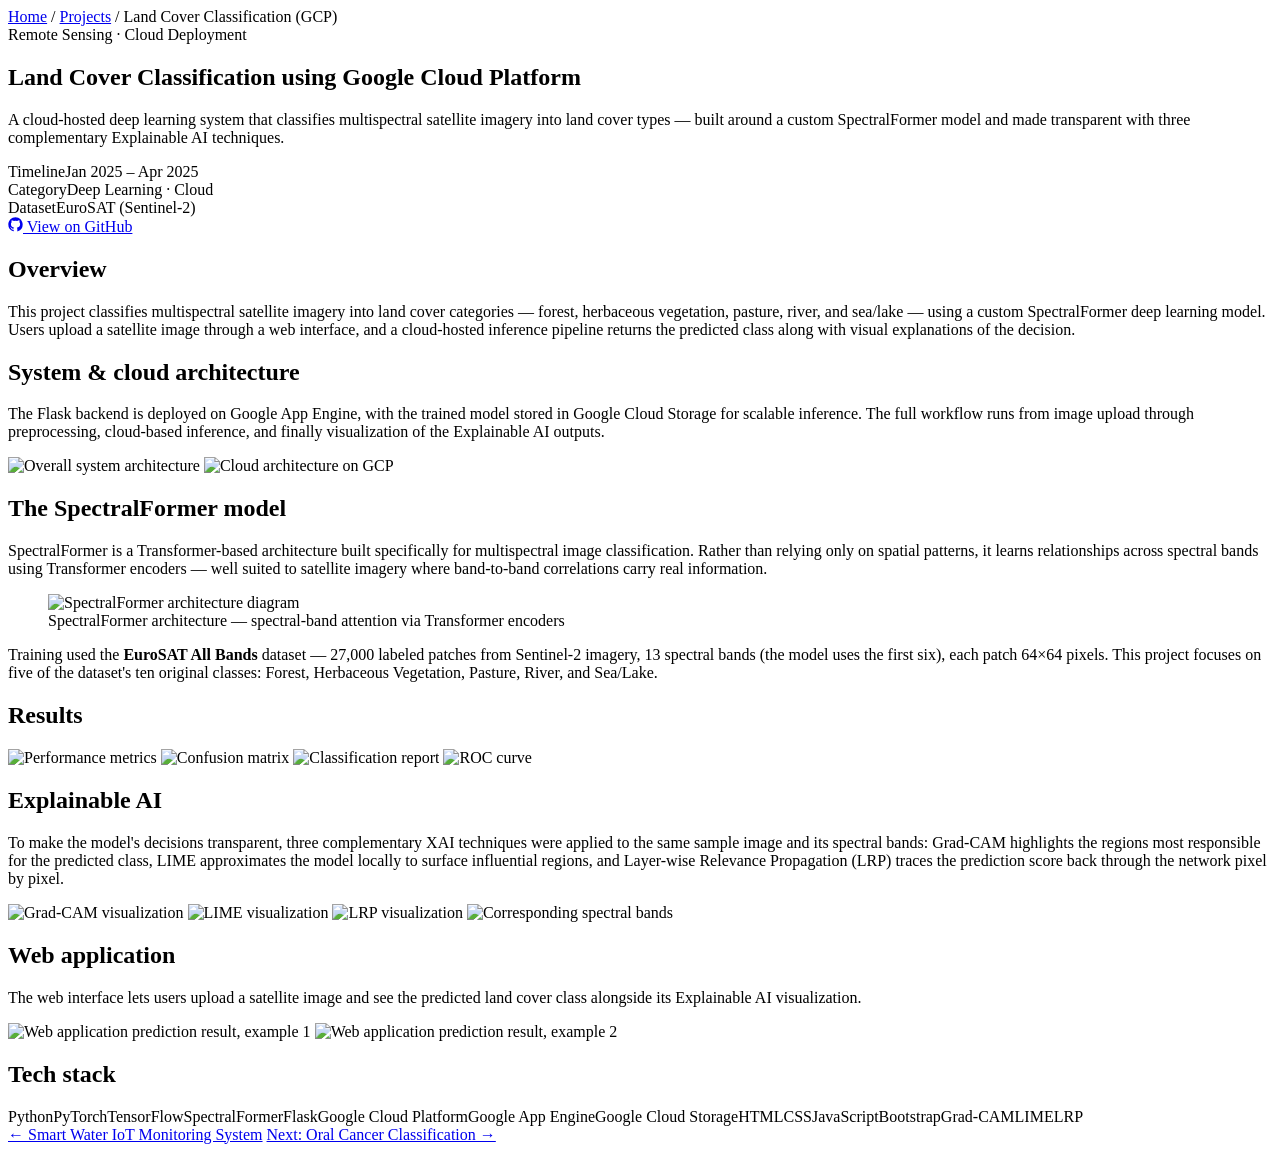
==== projects/land-cover-classification-gcp.html @ 68cd235a "Add files via upload" ====
<!doctype html>
<html lang="en">
  <head>
    <meta charset="UTF-8" />
    <meta name="viewport" content="width=device-width, initial-scale=1.0" />
    <title>Land Cover Classification (GCP) — Dinesh Ram S P</title>
    <meta
      name="description"
      content="A cloud-hosted SpectralFormer deep learning system that classifies multispectral satellite imagery, deployed on Google Cloud Platform with integrated Explainable AI."
    />

    <link rel="preconnect" href="https://fonts.googleapis.com" />
    <link rel="preconnect" href="https://fonts.gstatic.com" crossorigin />
    <link
      href="https://fonts.googleapis.com/css2?family=Space+Grotesk:wght@400;500;600;700&family=Inter:wght@400;500;600&family=JetBrains+Mono:wght@400;500&display=swap"
      rel="stylesheet"
    />
    <link rel="stylesheet" href="../assets/css/style.css" />
  </head>
  <body>
    <div class="ambient-bg" aria-hidden="true">
      <div class="aurora aurora-a"></div>
      <div class="aurora aurora-b"></div>
    </div>

    <div id="navMount"></div>

    <main>
      <section class="proj-hero">
        <div class="wrap">
          <div class="proj-breadcrumb reveal">
            <a href="../index.html" data-home-link>Home</a>
            <span>/</span>
            <a href="../index.html#projects" data-section-link="projects"
              >Projects</a
            >
            <span>/</span>
            <span>Land Cover Classification (GCP)</span>
          </div>

          <span class="proj-tag reveal">Remote Sensing · Cloud Deployment</span>
          <h1 class="proj-title reveal">
            Land Cover Classification using Google Cloud Platform
          </h1>
          <p class="proj-summary reveal">
            A cloud-hosted deep learning system that classifies multispectral
            satellite imagery into land cover types — built around a custom
            SpectralFormer model and made transparent with three complementary
            Explainable AI techniques.
          </p>

          <div class="proj-meta-row reveal">
            <div class="proj-meta-item">
              <span>Timeline</span><span>Jan 2025 – Apr 2025</span>
            </div>
            <div class="proj-meta-item">
              <span>Category</span><span>Deep Learning · Cloud</span>
            </div>
            <div class="proj-meta-item">
              <span>Dataset</span><span>EuroSAT (Sentinel-2)</span>
            </div>
          </div>

          <div class="proj-actions reveal">
            <a
              class="btn btn-github"
              href="https://github.com/Dreamfyre23/Landcover-Classification-Using-GCP"
              target="_blank"
              rel="noopener noreferrer"
            >
              <svg
                width="15"
                height="15"
                viewBox="0 0 24 24"
                fill="currentColor"
              >
                <path
                  d="M12 .5C5.73.5.5 5.73.5 12a11.5 11.5 0 0 0 7.86 10.94c.58.1.79-.25.79-.56v-2.17c-3.2.7-3.88-1.36-3.88-1.36-.52-1.34-1.28-1.7-1.28-1.7-1.04-.71.08-.7.08-.7 1.15.08 1.76 1.18 1.76 1.18 1.03 1.75 2.7 1.25 3.36.96.1-.75.4-1.25.73-1.53-2.55-.29-5.24-1.28-5.24-5.69 0-1.26.45-2.29 1.18-3.09-.12-.29-.51-1.46.11-3.04 0 0 .97-.31 3.18 1.18a11 11 0 0 1 5.79 0c2.2-1.49 3.17-1.18 3.17-1.18.63 1.58.24 2.75.12 3.04.74.8 1.18 1.83 1.18 3.09 0 4.42-2.7 5.39-5.27 5.68.42.36.78 1.07.78 2.17v3.21c0 .31.2.67.8.56A11.5 11.5 0 0 0 23.5 12C23.5 5.73 18.27.5 12 .5Z"
                />
              </svg>
              View on GitHub
            </a>
          </div>
        </div>
      </section>

      <div class="wrap proj-body">
        <section class="proj-section reveal">
          <h2>Overview</h2>
          <p>
            This project classifies multispectral satellite imagery into land
            cover categories — forest, herbaceous vegetation, pasture, river,
            and sea/lake — using a custom SpectralFormer deep learning model.
            Users upload a satellite image through a web interface, and a
            cloud-hosted inference pipeline returns the predicted class along
            with visual explanations of the decision.
          </p>
        </section>

        <section class="proj-section reveal">
          <h2>System &amp; cloud architecture</h2>
          <p>
            The Flask backend is deployed on Google App Engine, with the trained
            model stored in Google Cloud Storage for scalable inference. The
            full workflow runs from image upload through preprocessing,
            cloud-based inference, and finally visualization of the Explainable
            AI outputs.
          </p>
          <div class="proj-gallery">
            <img
              src="https://raw.githubusercontent.com/Dreamfyre23/Landcover-Classification-Using-GCP/main/assets/OverallArchitectureImage.png"
              alt="Overall system architecture"
              loading="lazy"
            />
            <img
              src="https://raw.githubusercontent.com/Dreamfyre23/Landcover-Classification-Using-GCP/main/assets/CloudArchitectureImage.png"
              alt="Cloud architecture on GCP"
              loading="lazy"
            />
          </div>
        </section>

        <section class="proj-section reveal">
          <h2>The SpectralFormer model</h2>
          <p>
            SpectralFormer is a Transformer-based architecture built
            specifically for multispectral image classification. Rather than
            relying only on spatial patterns, it learns relationships across
            spectral bands using Transformer encoders — well suited to satellite
            imagery where band-to-band correlations carry real information.
          </p>
          <figure class="proj-figure">
            <img
              src="https://raw.githubusercontent.com/Dreamfyre23/Landcover-Classification-Using-GCP/main/assets/SpectralFormerArchitecture.png"
              alt="SpectralFormer architecture diagram"
              loading="lazy"
            />
            <figcaption>
              SpectralFormer architecture — spectral-band attention via
              Transformer encoders
            </figcaption>
          </figure>
          <p>
            Training used the <strong>EuroSAT All Bands</strong> dataset —
            27,000 labeled patches from Sentinel-2 imagery, 13 spectral bands
            (the model uses the first six), each patch 64×64 pixels. This
            project focuses on five of the dataset's ten original classes:
            Forest, Herbaceous Vegetation, Pasture, River, and Sea/Lake.
          </p>
        </section>

        <section class="proj-section reveal">
          <h2>Results</h2>
          <div class="proj-gallery">
            <img
              src="https://raw.githubusercontent.com/Dreamfyre23/Landcover-Classification-Using-GCP/main/assets/PerformanceMetrics.png"
              alt="Performance metrics"
              loading="lazy"
            />
            <img
              src="https://raw.githubusercontent.com/Dreamfyre23/Landcover-Classification-Using-GCP/main/assets/ConfusionMatrix.png"
              alt="Confusion matrix"
              loading="lazy"
            />
            <img
              src="https://raw.githubusercontent.com/Dreamfyre23/Landcover-Classification-Using-GCP/main/assets/ClassificationReport.png"
              alt="Classification report"
              loading="lazy"
            />
            <img
              src="https://raw.githubusercontent.com/Dreamfyre23/Landcover-Classification-Using-GCP/main/assets/ROC.png"
              alt="ROC curve"
              loading="lazy"
            />
          </div>
        </section>

        <section class="proj-section reveal">
          <h2>Explainable AI</h2>
          <p>
            To make the model's decisions transparent, three complementary XAI
            techniques were applied to the same sample image and its spectral
            bands: Grad-CAM highlights the regions most responsible for the
            predicted class, LIME approximates the model locally to surface
            influential regions, and Layer-wise Relevance Propagation (LRP)
            traces the prediction score back through the network pixel by pixel.
          </p>
          <div class="proj-gallery">
            <img
              src="https://raw.githubusercontent.com/Dreamfyre23/Landcover-Classification-Using-GCP/main/assets/GradCAM.png"
              alt="Grad-CAM visualization"
              loading="lazy"
            />
            <img
              src="https://raw.githubusercontent.com/Dreamfyre23/Landcover-Classification-Using-GCP/main/assets/LIME.png"
              alt="LIME visualization"
              loading="lazy"
            />
            <img
              src="https://raw.githubusercontent.com/Dreamfyre23/Landcover-Classification-Using-GCP/main/assets/LRP.png"
              alt="LRP visualization"
              loading="lazy"
            />
            <img
              src="https://raw.githubusercontent.com/Dreamfyre23/Landcover-Classification-Using-GCP/main/assets/EuroSATImageBands.png"
              alt="Corresponding spectral bands"
              loading="lazy"
            />
          </div>
        </section>

        <section class="proj-section reveal">
          <h2>Web application</h2>
          <p>
            The web interface lets users upload a satellite image and see the
            predicted land cover class alongside its Explainable AI
            visualization.
          </p>
          <div class="proj-gallery">
            <img
              src="https://raw.githubusercontent.com/Dreamfyre23/Landcover-Classification-Using-GCP/main/assets/UIImage1.jpeg"
              alt="Web application prediction result, example 1"
              loading="lazy"
            />
            <img
              src="https://raw.githubusercontent.com/Dreamfyre23/Landcover-Classification-Using-GCP/main/assets/UIImage2.png"
              alt="Web application prediction result, example 2"
              loading="lazy"
            />
          </div>
        </section>

        <section class="proj-section reveal">
          <h2>Tech stack</h2>
          <div class="stack-row">
            <span class="stack-tag">Python</span
            ><span class="stack-tag">PyTorch</span
            ><span class="stack-tag">TensorFlow</span
            ><span class="stack-tag">SpectralFormer</span
            ><span class="stack-tag">Flask</span
            ><span class="stack-tag">Google Cloud Platform</span
            ><span class="stack-tag">Google App Engine</span
            ><span class="stack-tag">Google Cloud Storage</span
            ><span class="stack-tag">HTML</span
            ><span class="stack-tag">CSS</span
            ><span class="stack-tag">JavaScript</span
            ><span class="stack-tag">Bootstrap</span
            ><span class="stack-tag">Grad-CAM</span
            ><span class="stack-tag">LIME</span
            ><span class="stack-tag">LRP</span>
          </div>
        </section>
      </div>

      <div class="proj-nav-footer reveal">
        <a href="./smart-water-quality-monitoring.html"
          >← Smart Water IoT Monitoring System</a
        >
        <a href="./oral-cancer-classification.html"
          >Next: Oral Cancer Classification →</a
        >
      </div>
    </main>

    <div id="footerMount"></div>

    <script src="../assets/js/main.js"></script>
  </body>
</html>
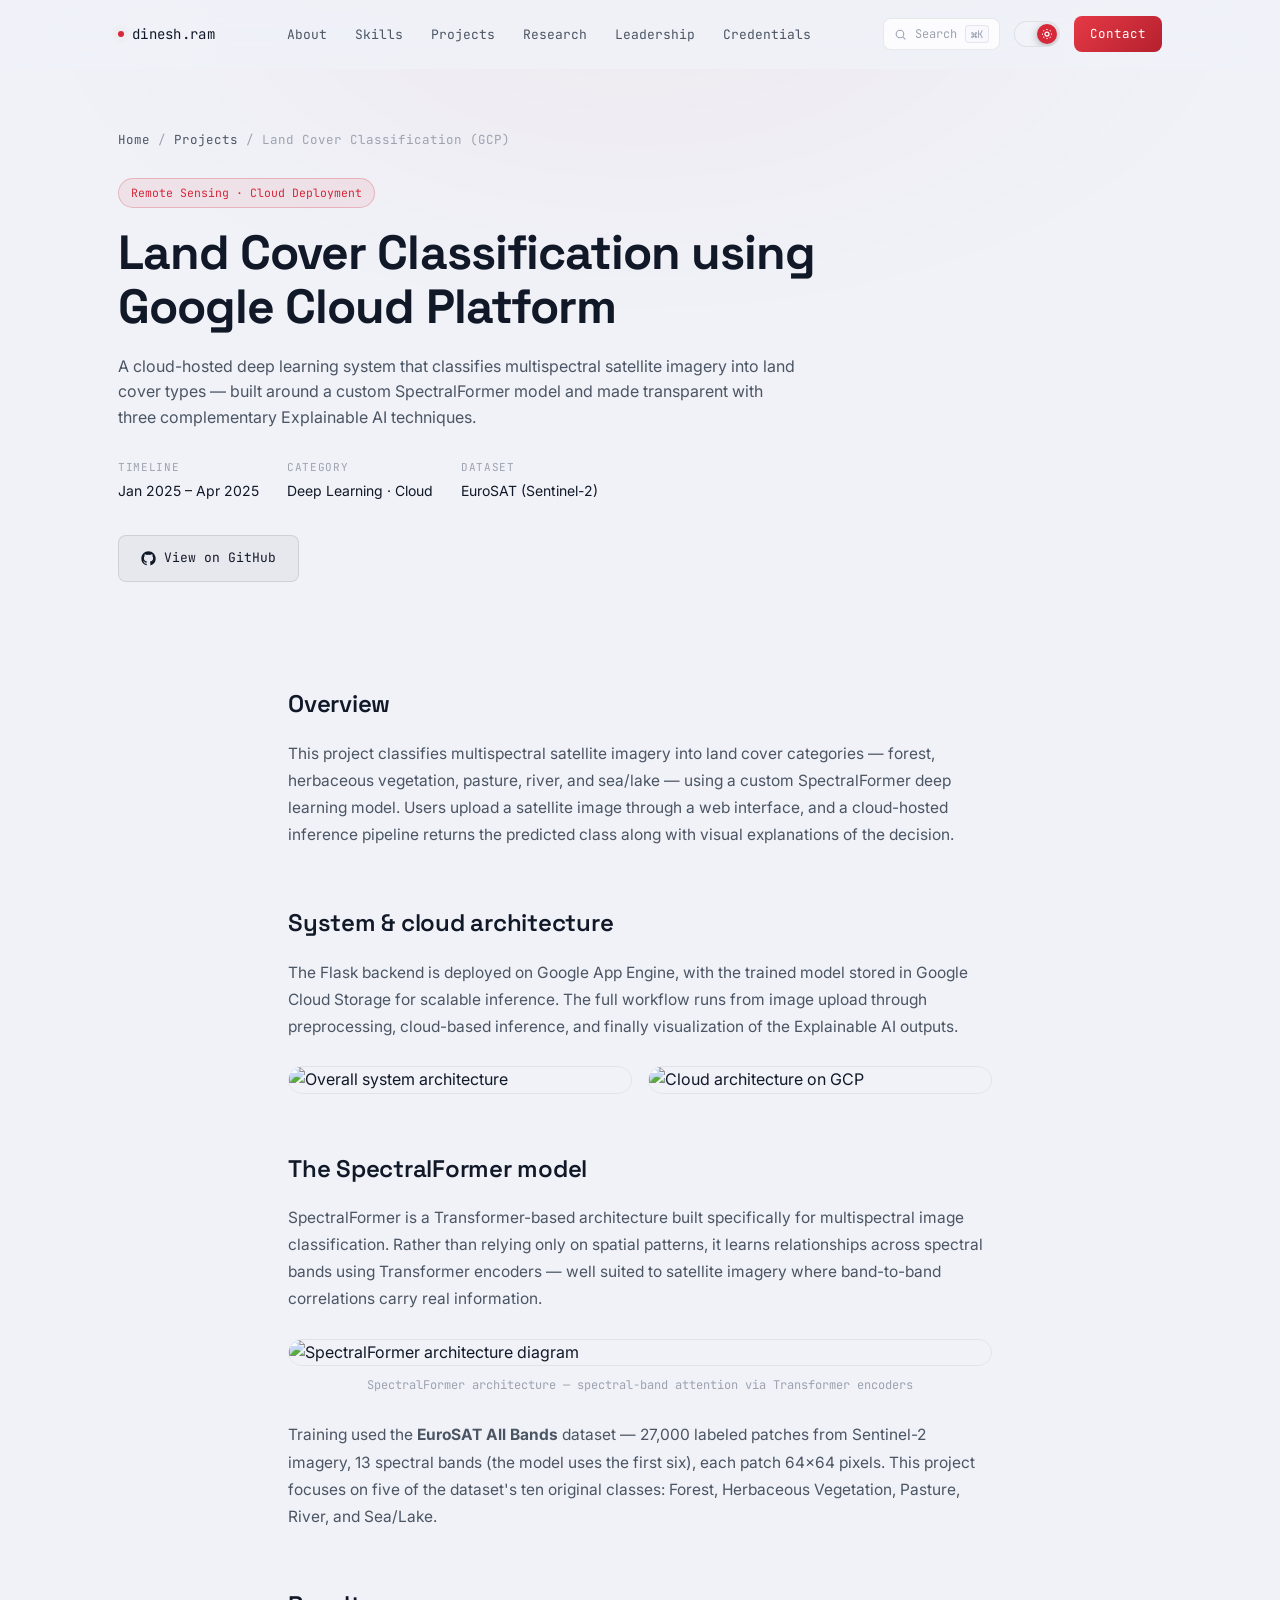
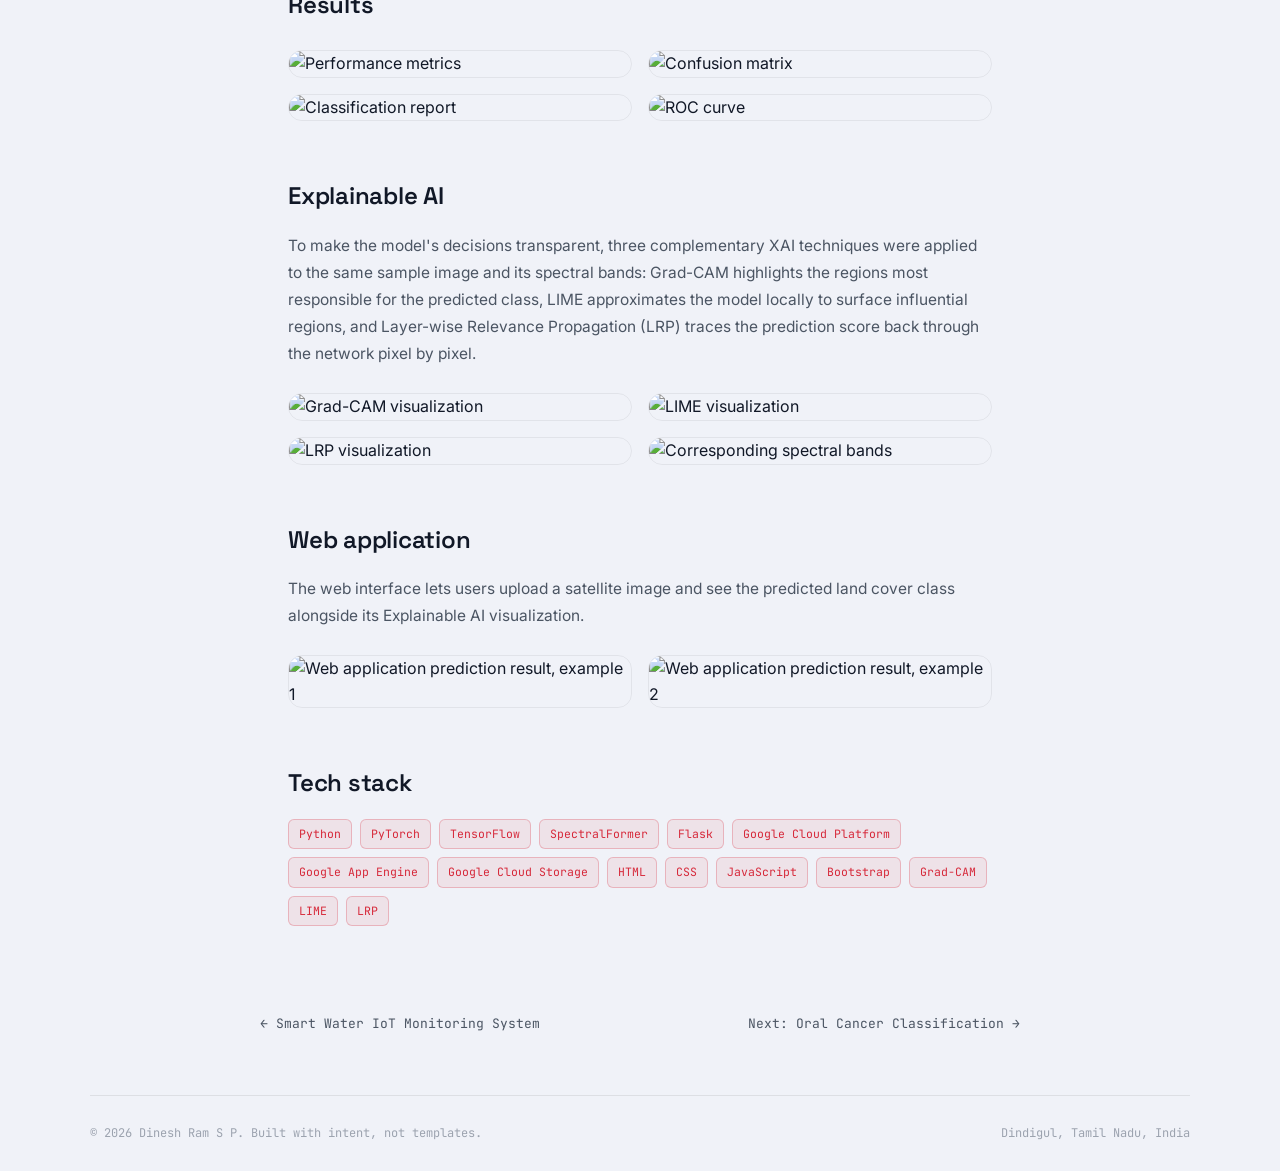
==== commit 459d7906: "redesign: adopt Sathyam Auto Finance design language as visual foundation - Replace teal/cyan identi" ====
--- a/projects/land-cover-classification-gcp.html
+++ b/projects/land-cover-classification-gcp.html
@@ -18,10 +18,10 @@
     <link rel="stylesheet" href="../assets/css/style.css" />
   </head>
   <body>
-    <div class="ambient-bg" aria-hidden="true">
-      <div class="aurora aurora-a"></div>
-      <div class="aurora aurora-b"></div>
-    </div>
+    <canvas id="bg-canvas"></canvas>
+    <div class="bg-gradient"></div>
+    <div id="theme-overlay"></div>
+    <div class="ambient-bg" aria-hidden="true"></div>
 
     <div id="navMount"></div>
 
--- a/assets/css/style.css
+++ b/assets/css/style.css
@@ -0,0 +1,1534 @@
+/* ============================================================
+   DINESH RAM S P — PORTFOLIO STYLESHEET
+   Design Foundation: Sathyam Auto Finance design language
+   Palette: Deep dark · Crimson accent · Glass surfaces
+   ============================================================ */
+
+@view-transition {
+  navigation: auto;
+}
+
+/* ============================================================
+   DESIGN TOKENS
+   ============================================================ */
+:root {
+  /* Dark theme (default) */
+  --bg: #0d0f14;
+  --bg-grad-a: #0d0f14;
+  --bg-grad-b: #13080e;
+  --bg-grad-c: #0a1020;
+
+  --surface: rgba(18, 20, 28, 0.72);
+  --surface-solid: #12141c;
+  --surface-2: rgba(24, 26, 36, 0.60);
+
+  --card-bg: rgba(18, 20, 28, 0.72);
+  --card-border: rgba(255, 255, 255, 0.07);
+  --card-shadow: 0 32px 80px rgba(0, 0, 0, 0.6), 0 0 0 1px rgba(255, 255, 255, 0.04);
+
+  --border: rgba(255, 255, 255, 0.07);
+  --border-hover: rgba(255, 255, 255, 0.14);
+
+  --text: #f0f0f5;
+  --text-dim: #8b8fa8;
+  --text-dimmer: #555870;
+
+  --accent: #e63946;
+  --accent-glow: rgba(230, 57, 70, 0.35);
+  --accent-dim: rgba(230, 57, 70, 0.12);
+  --accent-line: rgba(230, 57, 70, 0.30);
+  --accent-dark: #b5202d;
+  --accent-light: #ff5f6d;
+
+  --btn-primary-bg: linear-gradient(135deg, #e63946 0%, #c1121f 100%);
+  --btn-secondary-bg: rgba(255, 255, 255, 0.06);
+  --btn-secondary-border: rgba(255, 255, 255, 0.12);
+
+  --grid-glow: rgba(230, 57, 70, 0.9);
+  --grid-base: rgba(255, 255, 255, 0.03);
+
+  --header-bg: rgba(13, 15, 20, 0.85);
+  --header-border: rgba(255, 255, 255, 0.06);
+
+  --shadow: 0 32px 80px rgba(0, 0, 0, 0.6), 0 0 0 1px rgba(255, 255, 255, 0.04);
+  --shadow-sm: 0 8px 32px rgba(0, 0, 0, 0.4);
+  --scrim: rgba(13, 15, 20, 0.85);
+
+  --font-display: 'Space Grotesk', sans-serif;
+  --font-body: 'Inter', sans-serif;
+  --font-mono: 'JetBrains Mono', monospace;
+
+  --maxw: 1100px;
+  --radius-sm: 8px;
+  --radius: 14px;
+  --radius-lg: 22px;
+  --radius-xl: 28px;
+}
+
+/* ---------- LIGHT THEME ---------- */
+html[data-theme="light"] {
+  --bg: #f0f2f8;
+  --bg-grad-a: #e8ecf5;
+  --bg-grad-b: #f5e8ec;
+  --bg-grad-c: #e8f0f8;
+
+  --surface: rgba(255, 255, 255, 0.75);
+  --surface-solid: #ffffff;
+  --surface-2: rgba(248, 248, 255, 0.80);
+
+  --card-bg: rgba(255, 255, 255, 0.75);
+  --card-border: rgba(0, 0, 0, 0.06);
+  --card-shadow: 0 32px 80px rgba(0, 0, 0, 0.12), 0 0 0 1px rgba(0, 0, 0, 0.04);
+
+  --border: rgba(0, 0, 0, 0.08);
+  --border-hover: rgba(0, 0, 0, 0.15);
+
+  --text: #111827;
+  --text-dim: #4b5563;
+  --text-dimmer: #9ca3af;
+
+  --accent: #d62839;
+  --accent-glow: rgba(214, 40, 57, 0.20);
+  --accent-dim: rgba(214, 40, 57, 0.08);
+  --accent-line: rgba(214, 40, 57, 0.25);
+  --accent-dark: #a81e2c;
+  --accent-light: #f04452;
+
+  --btn-primary-bg: linear-gradient(135deg, #e63946 0%, #b5202d 100%);
+  --btn-secondary-bg: rgba(0, 0, 0, 0.04);
+  --btn-secondary-border: rgba(0, 0, 0, 0.10);
+
+  --grid-glow: rgba(59, 130, 246, 0.9);
+  --grid-base: rgba(0, 0, 0, 0.03);
+
+  --header-bg: rgba(240, 242, 248, 0.88);
+  --header-border: rgba(0, 0, 0, 0.07);
+
+  --shadow: 0 32px 80px rgba(0, 0, 0, 0.12), 0 0 0 1px rgba(0, 0, 0, 0.04);
+  --shadow-sm: 0 8px 24px rgba(0, 0, 0, 0.08);
+  --scrim: rgba(240, 242, 248, 0.88);
+}
+
+/* ============================================================
+   RESET & BASE
+   ============================================================ */
+*, *::before, *::after {
+  box-sizing: border-box;
+  margin: 0;
+  padding: 0;
+}
+
+html {
+  font-size: 16px;
+  scroll-behavior: smooth;
+  -webkit-text-size-adjust: 100%;
+}
+
+@media (prefers-reduced-motion: reduce) {
+  html { scroll-behavior: auto; }
+  *, *::before, *::after {
+    animation-duration: 0.01ms !important;
+    animation-iteration-count: 1 !important;
+    transition-duration: 0.01ms !important;
+  }
+}
+
+body {
+  font-family: var(--font-body);
+  background: var(--bg);
+  color: var(--text);
+  min-height: 100dvh;
+  line-height: 1.6;
+  -webkit-font-smoothing: antialiased;
+  overflow-x: hidden;
+  transition: color 0.4s ease, background 0.4s ease;
+}
+
+::selection { background: var(--accent); color: #fff; }
+a { color: inherit; text-decoration: none; }
+img { max-width: 100%; display: block; }
+.wrap { max-width: var(--maxw); margin: 0 auto; padding: 0 28px; }
+section { position: relative; }
+.divider { height: 1px; background: var(--border); border: none; margin: 0; }
+
+:focus-visible {
+  outline: 2px solid var(--accent);
+  outline-offset: 3px;
+  border-radius: 4px;
+}
+
+/* ============================================================
+   BACKGROUND — Animated Grid Canvas
+   ============================================================ */
+#bg-canvas {
+  position: fixed;
+  inset: 0;
+  width: 100%;
+  height: 100%;
+  z-index: 0;
+  pointer-events: none;
+}
+
+.bg-gradient {
+  position: fixed;
+  inset: 0;
+  z-index: 1;
+  pointer-events: none;
+  background: radial-gradient(
+    ellipse 80% 60% at 50% 0%,
+    rgba(230, 57, 70, 0.06) 0%,
+    transparent 60%
+  ),
+  radial-gradient(
+    ellipse 60% 50% at 100% 100%,
+    rgba(193, 18, 31, 0.04) 0%,
+    transparent 60%
+  );
+  transition: opacity 0.6s ease;
+}
+
+html[data-theme="light"] .bg-gradient {
+  background: radial-gradient(
+    ellipse 80% 60% at 50% 0%,
+    rgba(214, 40, 57, 0.04) 0%,
+    transparent 60%
+  );
+}
+
+/* Theme transition overlay */
+#theme-overlay {
+  position: fixed;
+  inset: -10%;
+  z-index: 9999;
+  border-radius: 50%;
+  transform: scale(0);
+  pointer-events: none;
+}
+#theme-overlay.expanding {
+  transition: transform 0.5s cubic-bezier(0.4, 0, 0.2, 1);
+  transform: scale(3) !important;
+}
+
+/* ============================================================
+   NAV
+   ============================================================ */
+header.nav {
+  position: fixed;
+  top: 0; left: 0; right: 0;
+  z-index: 100;
+  background: var(--header-bg);
+  backdrop-filter: blur(20px) saturate(180%);
+  -webkit-backdrop-filter: blur(20px) saturate(180%);
+  border-bottom: 1px solid transparent;
+  will-change: transform, background, backdrop-filter;
+  transition: transform 380ms cubic-bezier(0.16, 1, 0.3, 1),
+              background 300ms ease,
+              border-color 300ms ease;
+}
+header.nav.scrolled { border-bottom-color: var(--header-border); }
+header.nav.nav-hidden { transform: translateY(-110%); }
+
+.nav-inner {
+  max-width: var(--maxw);
+  margin: 0 auto;
+  padding: 16px 28px;
+  display: flex;
+  align-items: center;
+  justify-content: space-between;
+  gap: 20px;
+}
+
+.nav-logo {
+  font-family: var(--font-mono);
+  font-size: 14px;
+  letter-spacing: 0.02em;
+  color: var(--text);
+  display: flex;
+  align-items: center;
+  gap: 8px;
+  white-space: nowrap;
+}
+.nav-logo .dot {
+  width: 6px; height: 6px;
+  border-radius: 50%;
+  background: var(--accent);
+  box-shadow: 0 0 8px var(--accent-glow);
+  animation: pulse-dot 3s ease-in-out infinite;
+}
+@keyframes pulse-dot {
+  0%, 100% { box-shadow: 0 0 8px var(--accent-glow); }
+  50% { box-shadow: 0 0 16px var(--accent-glow), 0 0 32px var(--accent-dim); }
+}
+
+.nav-links {
+  display: flex;
+  gap: 28px;
+  list-style: none;
+}
+.nav-links a {
+  font-family: var(--font-mono);
+  font-size: 13px;
+  color: var(--text-dim);
+  position: relative;
+  padding: 4px 0;
+  transition: color 200ms ease;
+  white-space: nowrap;
+}
+.nav-links a::after {
+  content: '';
+  position: absolute;
+  left: 0; bottom: 0;
+  width: 0; height: 1px;
+  background: var(--accent);
+  transition: width 250ms ease;
+}
+.nav-links a:hover { color: var(--text); }
+.nav-links a:hover::after { width: 100%; }
+.nav-links a.active {
+  color: var(--text);
+}
+.nav-links a.active::after {
+  width: 100%;
+  box-shadow: 0 0 8px var(--accent-glow);
+}
+
+.nav-right { display: flex; align-items: center; gap: 14px; }
+
+.search-trigger {
+  font-family: var(--font-mono);
+  font-size: 12px;
+  color: var(--text-dimmer);
+  background: var(--surface);
+  border: 1px solid var(--border);
+  border-radius: var(--radius-sm);
+  padding: 6px 10px;
+  display: flex;
+  align-items: center;
+  gap: 8px;
+  cursor: pointer;
+  transition: border-color 200ms ease, color 200ms ease;
+}
+.search-trigger:hover { border-color: var(--border-hover); color: var(--text-dim); }
+.search-trigger kbd {
+  font-family: var(--font-mono);
+  font-size: 10.5px;
+  background: var(--surface-2);
+  border: 1px solid var(--border);
+  border-radius: 4px;
+  padding: 1px 5px;
+}
+
+/* Theme toggle */
+.theme-toggle {
+  position: relative;
+  width: 46px; height: 26px;
+  border-radius: 20px;
+  background: rgba(255, 255, 255, 0.08);
+  border: 1px solid var(--border);
+  cursor: pointer;
+  flex-shrink: 0;
+  overflow: hidden;
+  transition: background 250ms ease, border-color 250ms ease, box-shadow 250ms ease;
+}
+.theme-toggle:hover {
+  border-color: var(--accent-line);
+  box-shadow: 0 0 12px var(--accent-dim);
+}
+.theme-toggle .knob {
+  position: absolute;
+  top: 2px; left: 2px;
+  width: 20px; height: 20px;
+  border-radius: 50%;
+  background: var(--accent);
+  display: flex;
+  align-items: center;
+  justify-content: center;
+  box-shadow: 0 2px 8px rgba(0, 0, 0, 0.3);
+  transition: transform 280ms cubic-bezier(0.4, 0, 0.2, 1), background 250ms ease;
+  color: #fff;
+}
+html[data-theme="light"] .theme-toggle .knob { transform: translateX(20px); }
+.theme-toggle:active .knob { transform: scale(0.9) !important; }
+html[data-theme="light"] .theme-toggle:active .knob { transform: translateX(20px) scale(0.9) !important; }
+.theme-toggle .knob svg { width: 12px; height: 12px; }
+
+.nav-cta {
+  font-family: var(--font-mono);
+  font-size: 12.5px;
+  color: #fff;
+  background: var(--btn-primary-bg);
+  padding: 8px 16px;
+  border-radius: var(--radius-sm);
+  white-space: nowrap;
+  position: relative;
+  overflow: hidden;
+  transition: transform 200ms ease, box-shadow 200ms ease;
+}
+.nav-cta:hover {
+  transform: translateY(-1px);
+  box-shadow: 0 6px 20px var(--accent-glow);
+}
+
+.nav-toggle { display: none; background: none; border: none; color: var(--text); cursor: pointer; }
+
+@media (max-width: 900px) {
+  .nav-links { display: none; }
+  .nav-toggle { display: block; }
+}
+
+.mobile-menu {
+  position: fixed;
+  inset: 0;
+  background: var(--bg);
+  z-index: 200;
+  display: flex;
+  flex-direction: column;
+  align-items: center;
+  justify-content: center;
+  gap: 26px;
+  transform: translateY(-100%);
+  opacity: 0;
+  pointer-events: none;
+  backdrop-filter: blur(20px);
+  transition: transform 380ms cubic-bezier(0.16, 1, 0.3, 1), opacity 300ms ease;
+}
+.mobile-menu.open { transform: translateY(0); opacity: 1; pointer-events: auto; }
+.mobile-menu a {
+  font-family: var(--font-mono);
+  font-size: 20px;
+  color: var(--text);
+  opacity: 0;
+  transform: translateY(24px);
+  transition: opacity 300ms ease, transform 350ms cubic-bezier(0.16, 1, 0.3, 1);
+}
+.mobile-menu.open a { opacity: 1; transform: translateY(0); }
+.mobile-menu.open a:nth-child(2) { transition-delay: 50ms; }
+.mobile-menu.open a:nth-child(3) { transition-delay: 90ms; }
+.mobile-menu.open a:nth-child(4) { transition-delay: 130ms; }
+.mobile-menu.open a:nth-child(5) { transition-delay: 170ms; }
+.mobile-menu.open a:nth-child(6) { transition-delay: 210ms; }
+.mobile-menu.open a:nth-child(7) { transition-delay: 250ms; }
+.mobile-menu.open a:nth-child(8) { transition-delay: 290ms; }
+.mobile-close { position: absolute; top: 24px; right: 28px; background: none; border: none; color: var(--text); cursor: pointer; }
+
+/* ============================================================
+   COMMAND PALETTE (Cmd+K)
+   ============================================================ */
+.cmdk-overlay {
+  position: fixed;
+  inset: 0;
+  background: rgba(13, 15, 20, 0.7);
+  backdrop-filter: blur(8px);
+  z-index: 300;
+  display: flex;
+  align-items: flex-start;
+  justify-content: center;
+  padding-top: 14vh;
+  opacity: 0;
+  pointer-events: none;
+  transition: opacity 200ms ease;
+}
+.cmdk-overlay.open { opacity: 1; pointer-events: auto; }
+.cmdk-panel {
+  width: min(560px, 90vw);
+  background: var(--card-bg);
+  backdrop-filter: blur(24px) saturate(180%);
+  -webkit-backdrop-filter: blur(24px) saturate(180%);
+  border: 1px solid var(--card-border);
+  border-radius: var(--radius);
+  box-shadow: var(--card-shadow);
+  overflow: hidden;
+  transform: translateY(-12px) scale(0.97);
+  transition: transform 220ms cubic-bezier(0.16, 1, 0.3, 1);
+}
+.cmdk-overlay.open .cmdk-panel { transform: translateY(0) scale(1); }
+.cmdk-input-row {
+  display: flex;
+  align-items: center;
+  gap: 10px;
+  padding: 16px 18px;
+  border-bottom: 1px solid var(--border);
+}
+.cmdk-input-row svg { color: var(--text-dimmer); flex-shrink: 0; }
+#cmdkInput {
+  flex: 1;
+  background: none;
+  border: none;
+  outline: none;
+  color: var(--text);
+  font-family: var(--font-body);
+  font-size: 15px;
+}
+#cmdkInput::placeholder { color: var(--text-dimmer); }
+.cmdk-list { max-height: 340px; overflow-y: auto; padding: 8px; }
+.cmdk-item {
+  display: flex;
+  align-items: center;
+  justify-content: space-between;
+  gap: 10px;
+  padding: 11px 12px;
+  border-radius: var(--radius-sm);
+  cursor: pointer;
+  font-size: 14px;
+  color: var(--text-dim);
+  transition: background 150ms ease;
+}
+.cmdk-item .cmdk-item-label { display: flex; align-items: center; gap: 10px; color: var(--text); }
+.cmdk-item .cmdk-item-tag { font-family: var(--font-mono); font-size: 11px; color: var(--text-dimmer); }
+.cmdk-item.active, .cmdk-item:hover { background: var(--accent-dim); }
+.cmdk-item.active .cmdk-item-label, .cmdk-item:hover .cmdk-item-label { color: var(--accent); }
+.cmdk-empty { padding: 24px; text-align: center; color: var(--text-dimmer); font-size: 13.5px; }
+
+/* ============================================================
+   HERO
+   ============================================================ */
+.hero {
+  min-height: 100svh;
+  display: flex;
+  align-items: center;
+  padding-top: 96px;
+  padding-bottom: 64px;
+  position: relative;
+  z-index: 2;
+}
+.hero-inner {
+  display: grid;
+  grid-template-columns: 1.15fr 0.85fr;
+  gap: 56px;
+  align-items: center;
+}
+@media (max-width: 860px) {
+  .hero-inner { grid-template-columns: 1fr; gap: 40px; }
+  .hero { padding-top: 110px; }
+}
+
+.eyebrow {
+  font-family: var(--font-mono);
+  font-size: 12.5px;
+  color: var(--accent);
+  letter-spacing: 0.08em;
+  text-transform: uppercase;
+  display: flex;
+  align-items: center;
+  gap: 10px;
+  margin-bottom: 20px;
+}
+.eyebrow .line { width: 24px; height: 1px; background: var(--accent); }
+
+h1.hero-title {
+  font-family: var(--font-display);
+  font-weight: 700;
+  font-size: clamp(2.4rem, 5.2vw, 4rem);
+  line-height: 1.08;
+  letter-spacing: -0.02em;
+  margin-bottom: 22px;
+  color: var(--text);
+}
+h1.hero-title .accent {
+  background: linear-gradient(100deg, var(--accent), var(--accent-light));
+  -webkit-background-clip: text;
+  background-clip: text;
+  color: transparent;
+}
+
+.hero-desc {
+  font-size: 16.5px;
+  color: var(--text-dim);
+  max-width: 520px;
+  margin-bottom: 32px;
+  line-height: 1.7;
+}
+.hero-actions { display: flex; gap: 14px; flex-wrap: wrap; margin-bottom: 40px; }
+
+/* ============================================================
+   BUTTONS — Crimson glass · spotlight shimmer · spring lift
+   ============================================================ */
+.btn {
+  font-family: var(--font-mono);
+  font-size: 13px;
+  padding: 12px 22px;
+  border-radius: var(--radius-sm);
+  display: inline-flex;
+  align-items: center;
+  gap: 8px;
+  cursor: pointer;
+  border: none;
+  position: relative;
+  overflow: hidden;
+  will-change: transform;
+  transform-style: preserve-3d;
+  transition: transform 320ms cubic-bezier(0.16, 1, 0.3, 1),
+              box-shadow 220ms ease,
+              background 220ms ease,
+              border-color 220ms ease,
+              color 220ms ease;
+}
+
+/* Cursor spotlight shimmer */
+.btn::before, .nav-cta::before {
+  content: '';
+  position: absolute;
+  inset: -100%;
+  background: radial-gradient(
+    circle 80px at var(--btn-x, 50%) var(--btn-y, 50%),
+    rgba(255, 255, 255, 0.22),
+    transparent 70%
+  );
+  opacity: 0;
+  transition: opacity 300ms ease;
+  pointer-events: none;
+}
+.btn:hover::before, .nav-cta:hover::before { opacity: 1; }
+
+.btn-primary {
+  background: var(--btn-primary-bg);
+  color: #fff;
+}
+.btn-primary:hover {
+  transform: translateY(-2px) scale(1.015);
+  box-shadow: 0 8px 28px var(--accent-glow), 0 0 16px var(--accent-dim);
+}
+.btn-primary:active {
+  transform: translateY(0) scale(0.97) !important;
+  box-shadow: 0 2px 8px var(--accent-dim);
+}
+
+.btn-secondary {
+  background: var(--btn-secondary-bg);
+  color: var(--text);
+  border: 1px solid var(--btn-secondary-border);
+  backdrop-filter: blur(8px);
+}
+.btn-secondary:hover {
+  border-color: var(--accent-line);
+  transform: translateY(-2px) scale(1.015);
+  box-shadow: 0 8px 20px rgba(0, 0, 0, 0.25);
+}
+.btn-secondary:active {
+  transform: translateY(0) scale(0.97) !important;
+}
+
+.btn-github {
+  background: var(--btn-secondary-bg);
+  color: var(--text);
+  border: 1px solid var(--btn-secondary-border);
+}
+.btn-github:hover {
+  border-color: var(--accent-line);
+  transform: translateY(-2px) scale(1.015);
+}
+
+.hero-meta {
+  display: flex;
+  gap: 24px;
+  flex-wrap: wrap;
+  font-family: var(--font-mono);
+  font-size: 12.5px;
+  color: var(--text-dimmer);
+}
+.hero-meta a {
+  color: var(--text-dimmer);
+  transition: color 200ms ease;
+  display: flex;
+  align-items: center;
+  gap: 6px;
+}
+.hero-meta a:hover { color: var(--accent); }
+
+.hero-photo-wrap {
+  position: relative;
+  display: flex;
+  justify-content: center;
+}
+.hero-photo {
+  width: 100%;
+  max-width: 340px;
+  aspect-ratio: 1/1;
+  border-radius: var(--radius-lg);
+  overflow: hidden;
+  position: relative;
+  border: 1px solid var(--card-border);
+  box-shadow: var(--card-shadow);
+  background: var(--card-bg);
+  backdrop-filter: blur(12px);
+}
+.hero-photo img { width: 100%; height: 100%; object-fit: cover; }
+.hero-photo-tag {
+  position: absolute;
+  bottom: -14px;
+  left: 50%;
+  transform: translateX(-50%);
+  background: var(--card-bg);
+  backdrop-filter: blur(16px);
+  -webkit-backdrop-filter: blur(16px);
+  border: 1px solid var(--card-border);
+  font-family: var(--font-mono);
+  font-size: 11.5px;
+  color: var(--text-dim);
+  padding: 7px 14px;
+  border-radius: 20px;
+  white-space: nowrap;
+  box-shadow: var(--shadow-sm);
+}
+.hero-photo-tag .dot {
+  display: inline-block;
+  width: 6px; height: 6px;
+  border-radius: 50%;
+  background: var(--accent);
+  margin-right: 6px;
+  box-shadow: 0 0 8px var(--accent-glow);
+  animation: pulse-dot 3s ease-in-out infinite;
+}
+
+/* ============================================================
+   AMBIENT BG — keep for neural SVG (now hidden behind canvas)
+   ============================================================ */
+.ambient-bg {
+  position: fixed;
+  inset: 0;
+  z-index: -1;
+  overflow: hidden;
+  pointer-events: none;
+}
+.aurora { display: none; } /* Hidden — canvas replaces blobs */
+
+.neural-pulse-line { stroke: var(--accent); stroke-width: 1; opacity: 0.20; }
+.neural-node { fill: var(--accent); opacity: 0.4; }
+.neural-signal {
+  stroke: var(--accent-light);
+  stroke-width: 2;
+  stroke-dasharray: 12 400;
+  opacity: 0.7;
+  animation: travel 5s linear infinite;
+}
+.neural-signal.d2 { animation-delay: 1.4s; }
+.neural-signal.d3 { animation-delay: 2.8s; }
+@keyframes travel {
+  0% { stroke-dashoffset: 400; opacity: 0; }
+  8% { opacity: 1; }
+  90% { opacity: 1; }
+  100% { stroke-dashoffset: 0; opacity: 0; }
+}
+
+/* ============================================================
+   STATS STRIP
+   ============================================================ */
+.stats-strip {
+  border-top: 1px solid var(--border);
+  border-bottom: 1px solid var(--border);
+  padding: 32px 0;
+  background: var(--card-bg);
+  backdrop-filter: blur(16px);
+  -webkit-backdrop-filter: blur(16px);
+  position: relative;
+  z-index: 2;
+}
+.stats-inner {
+  display: flex;
+  align-items: center;
+  justify-content: space-around;
+  gap: 24px;
+  flex-wrap: wrap;
+}
+.stat-item {
+  display: flex;
+  flex-direction: column;
+  align-items: center;
+  gap: 7px;
+  text-align: center;
+  min-width: 110px;
+  position: relative;
+}
+.stat-number {
+  font-family: var(--font-display);
+  font-weight: 700;
+  font-size: clamp(1.9rem, 3.6vw, 2.6rem);
+  line-height: 1;
+  background: linear-gradient(135deg, var(--accent), var(--accent-light));
+  -webkit-background-clip: text;
+  background-clip: text;
+  color: transparent;
+}
+.stat-label {
+  font-family: var(--font-mono);
+  font-size: 10.5px;
+  color: var(--text-dimmer);
+  text-transform: uppercase;
+  letter-spacing: 0.07em;
+  line-height: 1.4;
+}
+.stat-divider {
+  width: 1px;
+  height: 38px;
+  background: var(--border);
+  flex-shrink: 0;
+}
+@media (max-width: 640px) {
+  .stats-inner { justify-content: center; gap: 12px; }
+  .stat-divider { display: none; }
+  .stat-item { min-width: 130px; }
+}
+
+/* ============================================================
+   SECTION HEADERS
+   ============================================================ */
+.section-pad { padding: 100px 0; position: relative; z-index: 2; }
+@media (max-width: 700px) { .section-pad { padding: 70px 0; } }
+.section-head { margin-bottom: 48px; max-width: 640px; }
+.section-eyebrow {
+  font-family: var(--font-mono);
+  font-size: 12px;
+  color: var(--accent);
+  letter-spacing: 0.08em;
+  text-transform: uppercase;
+  margin-bottom: 12px;
+  display: block;
+}
+h2.section-title {
+  font-family: var(--font-display);
+  font-weight: 600;
+  font-size: clamp(1.7rem, 3.2vw, 2.3rem);
+  letter-spacing: -0.01em;
+  margin-bottom: 14px;
+}
+.section-desc { color: var(--text-dim); font-size: 15.5px; max-width: 560px; }
+
+/* Section title compact */
+.section-title--compact { margin-bottom: 24px; }
+
+/* Reveal animation */
+.reveal {
+  opacity: 0;
+  transform: translateY(20px);
+  transition: opacity 550ms cubic-bezier(0.16, 1, 0.3, 1),
+              transform 550ms cubic-bezier(0.16, 1, 0.3, 1);
+}
+.reveal.in { opacity: 1; transform: translateY(0); }
+@media (prefers-reduced-motion: reduce) {
+  .reveal { opacity: 1; transform: none; transition: none; }
+}
+
+/* ============================================================
+   ABOUT
+   ============================================================ */
+.about-grid { display: grid; grid-template-columns: 1.3fr 1fr; gap: 48px; }
+@media (max-width: 800px) { .about-grid { grid-template-columns: 1fr; } }
+.about-text p { color: var(--text-dim); font-size: 15.5px; margin-bottom: 16px; max-width: 520px; line-height: 1.75; }
+
+.about-facts {
+  display: flex;
+  flex-direction: column;
+  border: 1px solid var(--card-border);
+  border-radius: var(--radius);
+  overflow: hidden;
+  background: var(--card-bg);
+  backdrop-filter: blur(16px);
+  -webkit-backdrop-filter: blur(16px);
+  box-shadow: var(--shadow-sm);
+}
+.fact-row {
+  display: flex;
+  justify-content: space-between;
+  gap: 16px;
+  padding: 16px 20px;
+  border-bottom: 1px solid var(--border);
+  font-size: 14px;
+  transition: background 200ms ease;
+}
+.fact-row:last-child { border-bottom: none; }
+.fact-row:hover { background: rgba(255, 255, 255, 0.03); }
+html[data-theme="light"] .fact-row:hover { background: rgba(0, 0, 0, 0.02); }
+.fact-label {
+  color: var(--text-dimmer);
+  font-family: var(--font-mono);
+  font-size: 12.5px;
+  text-transform: uppercase;
+  letter-spacing: 0.04em;
+}
+.fact-value { color: var(--text); text-align: right; }
+
+/* ============================================================
+   SKILLS — TIERED HIERARCHY
+   ============================================================ */
+.skills-tiers { display: flex; flex-direction: column; gap: 32px; }
+.skill-tier { display: flex; flex-direction: column; gap: 14px; }
+.skill-tier-header { display: flex; align-items: baseline; gap: 14px; flex-wrap: wrap; }
+.skill-tier-label {
+  font-family: var(--font-mono);
+  font-size: 11.5px;
+  color: var(--text-dimmer);
+  letter-spacing: 0.07em;
+  text-transform: uppercase;
+}
+.skill-tier-label--core { color: var(--accent); }
+.skill-tier-label--explore { color: var(--accent-light); }
+.skill-tier-label--dim { opacity: 0.6; }
+.skill-tier-desc { font-size: 12.5px; color: var(--text-dimmer); opacity: 0.65; }
+
+.chip-row { display: flex; flex-wrap: wrap; gap: 9px; }
+.chip {
+  font-family: var(--font-mono);
+  font-size: 12.5px;
+  color: var(--text-dim);
+  background: var(--card-bg);
+  backdrop-filter: blur(8px);
+  border: 1px solid var(--card-border);
+  padding: 7px 13px;
+  border-radius: var(--radius-sm);
+  transition: border-color 220ms ease,
+              color 220ms ease,
+              transform 320ms cubic-bezier(0.16, 1, 0.3, 1),
+              box-shadow 220ms ease,
+              background 220ms ease;
+  cursor: default;
+}
+.chip:hover {
+  border-color: var(--accent-line);
+  color: var(--text);
+  transform: translateY(-2px);
+  box-shadow: 0 6px 20px rgba(0, 0, 0, 0.2);
+}
+
+.chip--core {
+  border-color: var(--accent-line);
+  color: var(--text);
+  background: var(--accent-dim);
+  font-weight: 500;
+}
+.chip--core:hover {
+  border-color: var(--accent);
+  color: var(--accent);
+  background: var(--accent-dim);
+  box-shadow: 0 4px 16px var(--accent-dim);
+}
+
+.chip--explore {
+  border-style: dashed;
+  border-color: rgba(230, 57, 70, 0.25);
+  color: var(--accent-light);
+  background: transparent;
+  font-style: italic;
+}
+.chip--explore:hover {
+  border-style: solid;
+  border-color: var(--accent);
+  background: var(--accent-dim);
+  transform: translateY(-2px);
+}
+
+.chip--dim { opacity: 0.45; }
+.chip--dim:hover { opacity: 0.85; transform: translateY(-2px); }
+
+/* ============================================================
+   PROJECT CARDS — Glass · Spotlight · Spring lift
+   ============================================================ */
+.projects-grid {
+  display: grid;
+  grid-template-columns: repeat(auto-fit, minmax(300px, 1fr));
+  gap: 24px;
+}
+.project-card-link { display: block; }
+.project-card {
+  border: 1px solid var(--card-border);
+  border-radius: var(--radius);
+  overflow: hidden;
+  background: var(--card-bg);
+  backdrop-filter: blur(16px) saturate(160%);
+  -webkit-backdrop-filter: blur(16px) saturate(160%);
+  height: 100%;
+  display: flex;
+  flex-direction: column;
+  position: relative;
+  will-change: transform;
+  transform-style: preserve-3d;
+  transition: transform 450ms cubic-bezier(0.16, 1, 0.3, 1),
+              border-color 300ms ease,
+              box-shadow 300ms ease;
+}
+/* Card radial spotlight */
+.project-card::after {
+  content: '';
+  position: absolute;
+  inset: 0;
+  border-radius: inherit;
+  background: radial-gradient(
+    550px circle at var(--mouse-x, 50%) var(--mouse-y, 50%),
+    rgba(230, 57, 70, 0.10),
+    transparent 50%
+  );
+  opacity: 0;
+  transition: opacity 400ms ease;
+  pointer-events: none;
+  z-index: 1;
+}
+.project-card:hover::after { opacity: 1; }
+.project-card:hover {
+  border-color: var(--accent-line);
+  box-shadow: 0 16px 48px var(--accent-dim), var(--card-shadow);
+  transform: translateY(-4px);
+}
+.project-card:active { transform: scale(0.985) !important; }
+
+.project-cover {
+  width: 100%;
+  aspect-ratio: 4/3;
+  background: rgba(255, 255, 255, 0.03);
+  position: relative;
+  overflow: hidden;
+}
+.project-cover img {
+  width: 100%;
+  height: 100%;
+  object-fit: cover;
+  view-transition-name: var(--vt-name, none);
+  transition: transform 600ms cubic-bezier(0.16, 1, 0.3, 1);
+}
+.project-card:hover .project-cover img { transform: scale(1.04); }
+.project-cover.img-fallback {
+  display: flex;
+  align-items: center;
+  justify-content: center;
+  flex-direction: column;
+  gap: 10px;
+  background: linear-gradient(140deg, var(--accent-dim), rgba(255, 255, 255, 0.03));
+}
+.project-cover.img-fallback::before { content: attr(data-icon); font-size: 32px; }
+.project-cover.img-fallback::after {
+  content: attr(data-label);
+  font-family: var(--font-mono);
+  font-size: 11px;
+  color: var(--text-dimmer);
+  letter-spacing: 0.04em;
+}
+
+.project-cover-tag {
+  position: absolute;
+  top: 12px; left: 12px;
+  font-family: var(--font-mono);
+  font-size: 11px;
+  background: var(--card-bg);
+  backdrop-filter: blur(12px);
+  border: 1px solid var(--card-border);
+  color: var(--text-dim);
+  padding: 4px 10px;
+  border-radius: 20px;
+  z-index: 2;
+}
+
+.project-card-body {
+  padding: 22px 22px 24px;
+  display: flex;
+  flex-direction: column;
+  gap: 10px;
+  flex: 1;
+  position: relative;
+  z-index: 2;
+}
+.project-card-title { font-family: var(--font-display); font-weight: 600; font-size: 1.1rem; }
+.project-card-outcome {
+  font-family: var(--font-mono);
+  font-size: 11.5px;
+  color: var(--text-dim);
+  display: flex;
+  align-items: center;
+  gap: 8px;
+  flex-wrap: wrap;
+  min-height: 22px;
+}
+.outcome-badge {
+  font-family: var(--font-mono);
+  font-size: 10px;
+  color: var(--accent);
+  background: var(--accent-dim);
+  border: 1px solid var(--accent-line);
+  padding: 2px 7px;
+  border-radius: 4px;
+  text-transform: uppercase;
+  letter-spacing: 0.05em;
+  white-space: nowrap;
+  flex-shrink: 0;
+}
+.project-card-desc { color: var(--text-dim); font-size: 13.5px; flex: 1; }
+.project-card-footer {
+  display: flex;
+  align-items: center;
+  justify-content: space-between;
+  margin-top: 6px;
+}
+.project-card-stack { display: flex; gap: 6px; flex-wrap: wrap; }
+.project-card-stack span {
+  font-family: var(--font-mono);
+  font-size: 10.5px;
+  color: var(--accent);
+  background: var(--accent-dim);
+  border: 1px solid var(--accent-line);
+  padding: 3px 8px;
+  border-radius: 5px;
+}
+.project-card-arrow {
+  font-family: var(--font-mono);
+  font-size: 12.5px;
+  color: var(--accent);
+  display: flex;
+  align-items: center;
+  gap: 5px;
+  transition: gap 200ms ease;
+}
+.project-card:hover .project-card-arrow { gap: 9px; }
+
+/* ============================================================
+   PUBLICATION
+   ============================================================ */
+.pub-card {
+  border: 1px solid var(--accent-line);
+  border-radius: var(--radius);
+  padding: 36px;
+  background: var(--card-bg);
+  backdrop-filter: blur(20px) saturate(160%);
+  -webkit-backdrop-filter: blur(20px) saturate(160%);
+  box-shadow: var(--card-shadow);
+  position: relative;
+  overflow: hidden;
+  will-change: transform;
+  transform-style: preserve-3d;
+  transition: transform 450ms cubic-bezier(0.16, 1, 0.3, 1),
+              border-color 300ms ease,
+              box-shadow 300ms ease;
+}
+.pub-card::before {
+  content: '';
+  position: absolute;
+  inset: 0;
+  background: linear-gradient(160deg, var(--accent-dim) 0%, transparent 60%);
+  pointer-events: none;
+}
+/* Card spotlight */
+.pub-card::after {
+  content: '';
+  position: absolute;
+  inset: 0;
+  border-radius: inherit;
+  background: radial-gradient(
+    550px circle at var(--mouse-x, 50%) var(--mouse-y, 50%),
+    rgba(230, 57, 70, 0.12),
+    transparent 50%
+  );
+  opacity: 0;
+  transition: opacity 400ms ease;
+  pointer-events: none;
+  z-index: 1;
+}
+.pub-card:hover::after { opacity: 1; }
+.pub-card:hover {
+  border-color: var(--accent);
+  box-shadow: 0 12px 40px var(--accent-dim), var(--card-shadow);
+  transform: translateY(-2px);
+}
+
+.pub-icon-label {
+  font-family: var(--font-mono);
+  font-size: 12px;
+  color: var(--accent);
+  letter-spacing: 0.06em;
+  text-transform: uppercase;
+  margin-bottom: 16px;
+  display: block;
+  position: relative;
+  z-index: 2;
+}
+.pub-achievement {
+  font-size: 14.5px;
+  color: var(--text-dim);
+  margin-bottom: 20px;
+  border-left: 2px solid var(--accent);
+  padding-left: 16px;
+  line-height: 1.65;
+  font-style: italic;
+  position: relative;
+  z-index: 2;
+}
+.pub-title {
+  font-family: var(--font-display);
+  font-weight: 600;
+  font-size: 1.35rem;
+  margin-bottom: 12px;
+  max-width: 640px;
+  position: relative;
+  z-index: 2;
+}
+.pub-meta {
+  color: var(--text-dim);
+  font-size: 14.5px;
+  margin-bottom: 18px;
+  position: relative;
+  z-index: 2;
+}
+.pub-doi {
+  font-family: var(--font-mono);
+  font-size: 13px;
+  color: var(--accent);
+  display: inline-flex;
+  align-items: center;
+  gap: 6px;
+  border-bottom: 1px solid var(--accent-line);
+  padding-bottom: 2px;
+  transition: border-color 200ms ease, color 200ms ease;
+  position: relative;
+  z-index: 2;
+}
+.pub-doi:hover { border-color: var(--accent); color: var(--accent-light); }
+
+/* ============================================================
+   LEADERSHIP CARDS
+   ============================================================ */
+.lead-card {
+  border: 1px solid var(--card-border);
+  border-radius: var(--radius);
+  padding: 28px;
+  background: var(--card-bg);
+  backdrop-filter: blur(16px);
+  -webkit-backdrop-filter: blur(16px);
+  margin-bottom: 18px;
+  position: relative;
+  overflow: hidden;
+  will-change: transform;
+  transform-style: preserve-3d;
+  transition: transform 450ms cubic-bezier(0.16, 1, 0.3, 1),
+              border-color 300ms ease,
+              box-shadow 300ms ease;
+}
+/* Card spotlight */
+.lead-card::after {
+  content: '';
+  position: absolute;
+  inset: 0;
+  border-radius: inherit;
+  background: radial-gradient(
+    550px circle at var(--mouse-x, 50%) var(--mouse-y, 50%),
+    rgba(230, 57, 70, 0.08),
+    transparent 50%
+  );
+  opacity: 0;
+  transition: opacity 400ms ease;
+  pointer-events: none;
+  z-index: 0;
+}
+.lead-card:hover::after { opacity: 1; }
+.lead-card:hover {
+  border-color: var(--border-hover);
+  box-shadow: 0 12px 36px rgba(0, 0, 0, 0.3);
+  transform: translateY(-2px);
+}
+
+.lead-top {
+  display: flex;
+  justify-content: space-between;
+  gap: 14px;
+  flex-wrap: wrap;
+  margin-bottom: 6px;
+  position: relative;
+  z-index: 1;
+}
+.lead-role { font-family: var(--font-display); font-weight: 600; font-size: 1.05rem; }
+.lead-org { color: var(--text-dim); font-size: 13.5px; margin-bottom: 14px; position: relative; z-index: 1; }
+.lead-date { font-family: var(--font-mono); font-size: 12px; color: var(--text-dimmer); white-space: nowrap; }
+.lead-bullets { list-style: none; position: relative; z-index: 1; }
+.lead-bullets li {
+  color: var(--text-dim);
+  font-size: 14px;
+  padding-left: 18px;
+  position: relative;
+  margin-bottom: 7px;
+}
+.lead-bullets li::before {
+  content: '—';
+  position: absolute;
+  left: 0;
+  color: var(--accent);
+  opacity: 0.6;
+}
+
+/* ============================================================
+   CERTIFICATIONS & EDUCATION
+   ============================================================ */
+.split-grid { display: grid; grid-template-columns: 1fr 1fr; gap: 56px; }
+@media (max-width: 800px) { .split-grid { grid-template-columns: 1fr; gap: 48px; } }
+
+.cert-list { list-style: none; display: flex; flex-direction: column; }
+.cert-item {
+  display: flex;
+  justify-content: space-between;
+  gap: 12px;
+  align-items: baseline;
+  padding: 13px 0;
+  border-bottom: 1px solid var(--border);
+  font-size: 14px;
+  transition: border-color 200ms ease;
+}
+.cert-item:last-child { border-bottom: none; }
+.cert-item--featured .cert-name { color: var(--text); font-weight: 500; }
+.cert-issuer {
+  font-family: var(--font-mono);
+  font-size: 11.5px;
+  color: var(--text-dimmer);
+  white-space: nowrap;
+  padding-left: 12px;
+}
+.cert-issuer--featured { color: var(--accent) !important; }
+
+.edu-item { margin-bottom: 26px; }
+.edu-item:last-child { margin-bottom: 0; }
+.edu-degree { font-family: var(--font-display); font-weight: 600; font-size: 1.05rem; margin-bottom: 4px; }
+.edu-school { color: var(--text-dim); font-size: 14px; margin-bottom: 6px; }
+.edu-meta { display: flex; gap: 14px; font-family: var(--font-mono); font-size: 12px; color: var(--text-dimmer); }
+.edu-note {
+  font-family: var(--font-mono);
+  font-size: 12px;
+  color: var(--text-dimmer);
+  margin-top: 8px;
+  line-height: 1.55;
+  border-left: 1px solid var(--border);
+  padding-left: 12px;
+  margin-left: 2px;
+}
+
+/* ============================================================
+   CONTACT
+   ============================================================ */
+.contact-section {
+  text-align: center;
+  padding: 110px 0 60px;
+  position: relative;
+  z-index: 2;
+}
+.contact-title {
+  font-family: var(--font-display);
+  font-weight: 700;
+  font-size: clamp(1.9rem, 4vw, 2.6rem);
+  letter-spacing: -0.01em;
+  margin-bottom: 16px;
+}
+.contact-desc {
+  color: var(--text-dim);
+  font-size: 15.5px;
+  max-width: 480px;
+  margin: 0 auto 36px;
+  line-height: 1.7;
+}
+.contact-actions {
+  display: flex;
+  gap: 14px;
+  justify-content: center;
+  flex-wrap: wrap;
+  margin-bottom: 56px;
+}
+.contact-links {
+  display: flex;
+  justify-content: center;
+  gap: 28px;
+  flex-wrap: wrap;
+  font-family: var(--font-mono);
+  font-size: 13px;
+  color: var(--text-dim);
+}
+.contact-links a { display: flex; align-items: center; gap: 7px; transition: color 200ms ease; }
+.contact-links a:hover { color: var(--accent); }
+
+footer.site-footer {
+  border-top: 1px solid var(--border);
+  padding: 28px 0;
+  display: flex;
+  justify-content: space-between;
+  align-items: center;
+  flex-wrap: wrap;
+  gap: 12px;
+  position: relative;
+  z-index: 2;
+}
+.footer-note { font-family: var(--font-mono); font-size: 12px; color: var(--text-dimmer); }
+
+/* ============================================================
+   PROJECT DETAIL PAGES
+   ============================================================ */
+.proj-hero { padding: 130px 0 60px; position: relative; z-index: 2; }
+.proj-breadcrumb {
+  font-family: var(--font-mono);
+  font-size: 12.5px;
+  color: var(--text-dimmer);
+  display: flex;
+  align-items: center;
+  gap: 8px;
+  margin-bottom: 28px;
+}
+.proj-breadcrumb a { color: var(--text-dim); transition: color 200ms ease; }
+.proj-breadcrumb a:hover { color: var(--accent); }
+
+.proj-tag {
+  display: inline-block;
+  font-family: var(--font-mono);
+  font-size: 11.5px;
+  color: var(--accent);
+  background: var(--accent-dim);
+  border: 1px solid var(--accent-line);
+  padding: 5px 12px;
+  border-radius: 20px;
+  margin-bottom: 18px;
+}
+.proj-title {
+  font-family: var(--font-display);
+  font-weight: 700;
+  font-size: clamp(1.9rem, 4.4vw, 3rem);
+  letter-spacing: -0.02em;
+  line-height: 1.12;
+  margin-bottom: 20px;
+  max-width: 800px;
+}
+.proj-summary { font-size: 16px; color: var(--text-dim); max-width: 680px; margin-bottom: 28px; }
+.proj-meta-row { display: flex; gap: 28px; flex-wrap: wrap; margin-bottom: 32px; }
+.proj-meta-item { display: flex; flex-direction: column; gap: 4px; }
+.proj-meta-item span:first-child {
+  font-family: var(--font-mono);
+  font-size: 11px;
+  color: var(--text-dimmer);
+  text-transform: uppercase;
+  letter-spacing: 0.06em;
+}
+.proj-meta-item span:last-child { font-size: 14px; color: var(--text); }
+.proj-actions { display: flex; gap: 14px; flex-wrap: wrap; margin-bottom: 44px; }
+
+.proj-cover-hero {
+  width: 100%;
+  border-radius: var(--radius);
+  overflow: hidden;
+  border: 1px solid var(--card-border);
+  aspect-ratio: 16/9;
+  background: var(--card-bg);
+  backdrop-filter: blur(8px);
+  margin-bottom: 8px;
+}
+.proj-cover-hero img { width: 100%; height: 100%; object-fit: cover; }
+.proj-cover-hero.img-fallback {
+  display: flex;
+  align-items: center;
+  justify-content: center;
+  flex-direction: column;
+  gap: 12px;
+  background: linear-gradient(140deg, var(--accent-dim), rgba(255, 255, 255, 0.03));
+}
+.proj-cover-hero.img-fallback::before { content: attr(data-icon); font-size: 48px; }
+.proj-cover-hero.img-fallback::after {
+  content: attr(data-label);
+  font-family: var(--font-mono);
+  font-size: 12px;
+  color: var(--text-dimmer);
+}
+
+.proj-body { max-width: 760px; margin: 0 auto; position: relative; z-index: 2; }
+.proj-section { margin-bottom: 56px; }
+.proj-section h2 {
+  font-family: var(--font-display);
+  font-weight: 600;
+  font-size: 1.5rem;
+  margin-bottom: 16px;
+  letter-spacing: -0.01em;
+}
+.proj-section p { color: var(--text-dim); font-size: 15.5px; margin-bottom: 14px; line-height: 1.75; }
+.proj-section ul { list-style: none; margin-bottom: 14px; }
+.proj-section ul li {
+  color: var(--text-dim);
+  font-size: 15px;
+  padding-left: 20px;
+  position: relative;
+  margin-bottom: 10px;
+}
+.proj-section ul li::before { content: '—'; position: absolute; left: 0; color: var(--accent); }
+
+.proj-figure { margin: 26px 0; }
+.proj-figure img { width: 100%; border-radius: var(--radius); border: 1px solid var(--card-border); }
+.proj-figure figcaption {
+  font-family: var(--font-mono);
+  font-size: 12px;
+  color: var(--text-dimmer);
+  margin-top: 10px;
+  text-align: center;
+}
+
+.proj-gallery { display: grid; grid-template-columns: 1fr 1fr; gap: 16px; margin: 26px 0; }
+.proj-gallery.single { grid-template-columns: 1fr; }
+@media (max-width: 700px) { .proj-gallery { grid-template-columns: 1fr; } }
+.proj-gallery img { width: 100%; border-radius: var(--radius); border: 1px solid var(--card-border); }
+
+.proj-table { width: 100%; border-collapse: collapse; margin: 20px 0; font-size: 14px; }
+.proj-table th, .proj-table td { text-align: left; padding: 10px 14px; border-bottom: 1px solid var(--border); }
+.proj-table th {
+  font-family: var(--font-mono);
+  font-size: 11.5px;
+  color: var(--text-dimmer);
+  text-transform: uppercase;
+  letter-spacing: 0.04em;
+}
+.proj-table td { color: var(--text-dim); }
+
+.stack-row { display: flex; flex-wrap: wrap; gap: 8px; margin-bottom: 6px; }
+.stack-tag {
+  font-family: var(--font-mono);
+  font-size: 11.5px;
+  color: var(--accent);
+  background: var(--accent-dim);
+  border: 1px solid var(--accent-line);
+  padding: 5px 10px;
+  border-radius: 6px;
+}
+
+.proj-nav-footer {
+  display: flex;
+  justify-content: space-between;
+  align-items: center;
+  gap: 16px;
+  flex-wrap: wrap;
+  padding: 32px 0 60px;
+  max-width: 760px;
+  margin: 0 auto;
+}
+.proj-nav-footer a {
+  font-family: var(--font-mono);
+  font-size: 13px;
+  color: var(--text-dim);
+  display: flex;
+  align-items: center;
+  gap: 8px;
+  transition: color 200ms ease;
+}
+.proj-nav-footer a:hover { color: var(--accent); }
+
+.callout {
+  border: 1px solid var(--accent-line);
+  background: var(--accent-dim);
+  border-radius: var(--radius);
+  padding: 20px 22px;
+  margin: 20px 0;
+}
+.callout p { margin: 0; color: var(--text); font-size: 14.5px; }
+.callout a { color: var(--accent); border-bottom: 1px solid var(--accent-line); }
+
+/* ============================================================
+   STAGGERED REVEAL DELAYS
+   ============================================================ */
+.reveal.in .chip { transition-delay: calc(var(--i, 0) * 30ms); }
+.reveal.in .project-card-link { transition-delay: calc(var(--i, 0) * 75ms); }
+.reveal.in .stat-item { transition-delay: calc(var(--i, 0) * 60ms); }
+.reveal.in .lead-card { transition-delay: calc(var(--i, 0) * 80ms); }
+
+/* ============================================================
+   SKILLS — legacy class aliases
+   ============================================================ */
+.skills-groups { display: flex; flex-direction: column; gap: 28px; }
+.skill-group-label {
+  font-family: var(--font-mono);
+  font-size: 12px;
+  color: var(--text-dimmer);
+  letter-spacing: 0.06em;
+  text-transform: uppercase;
+  margin-bottom: 12px;
+  display: block;
+}
